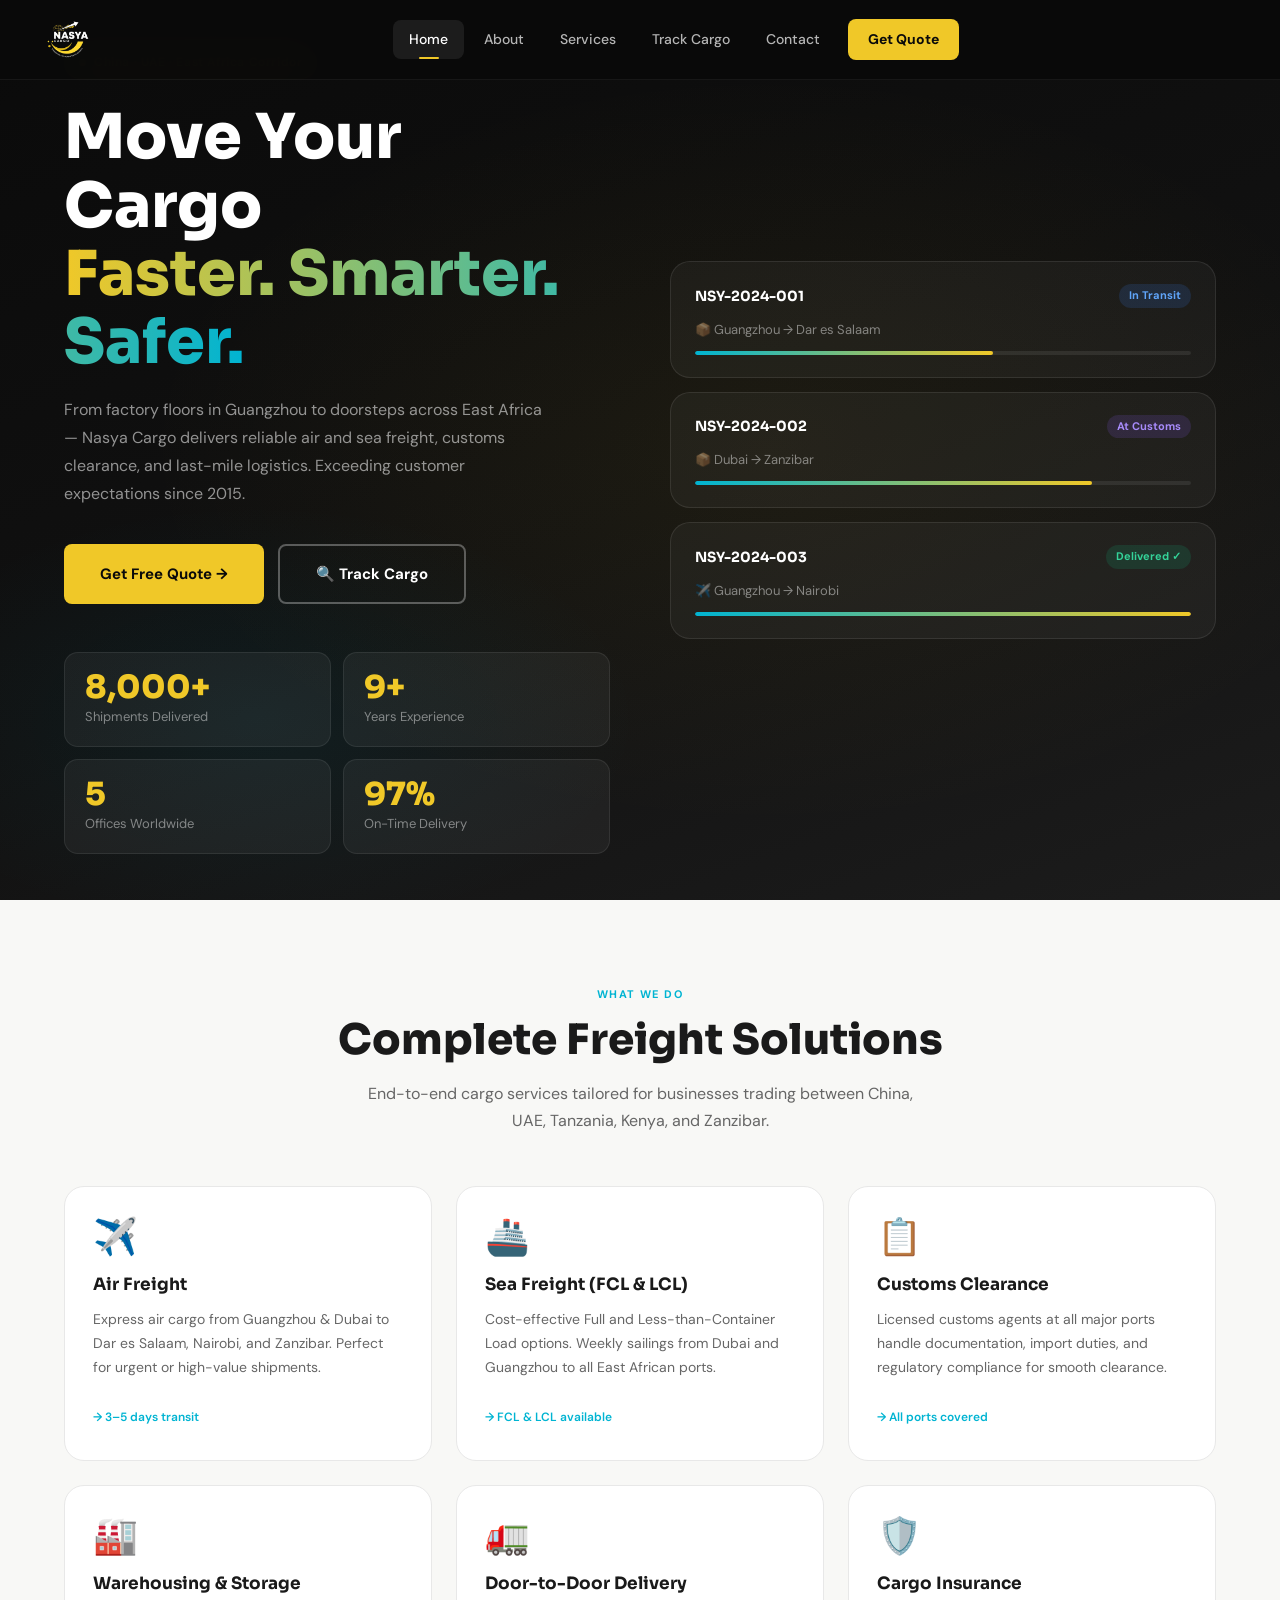
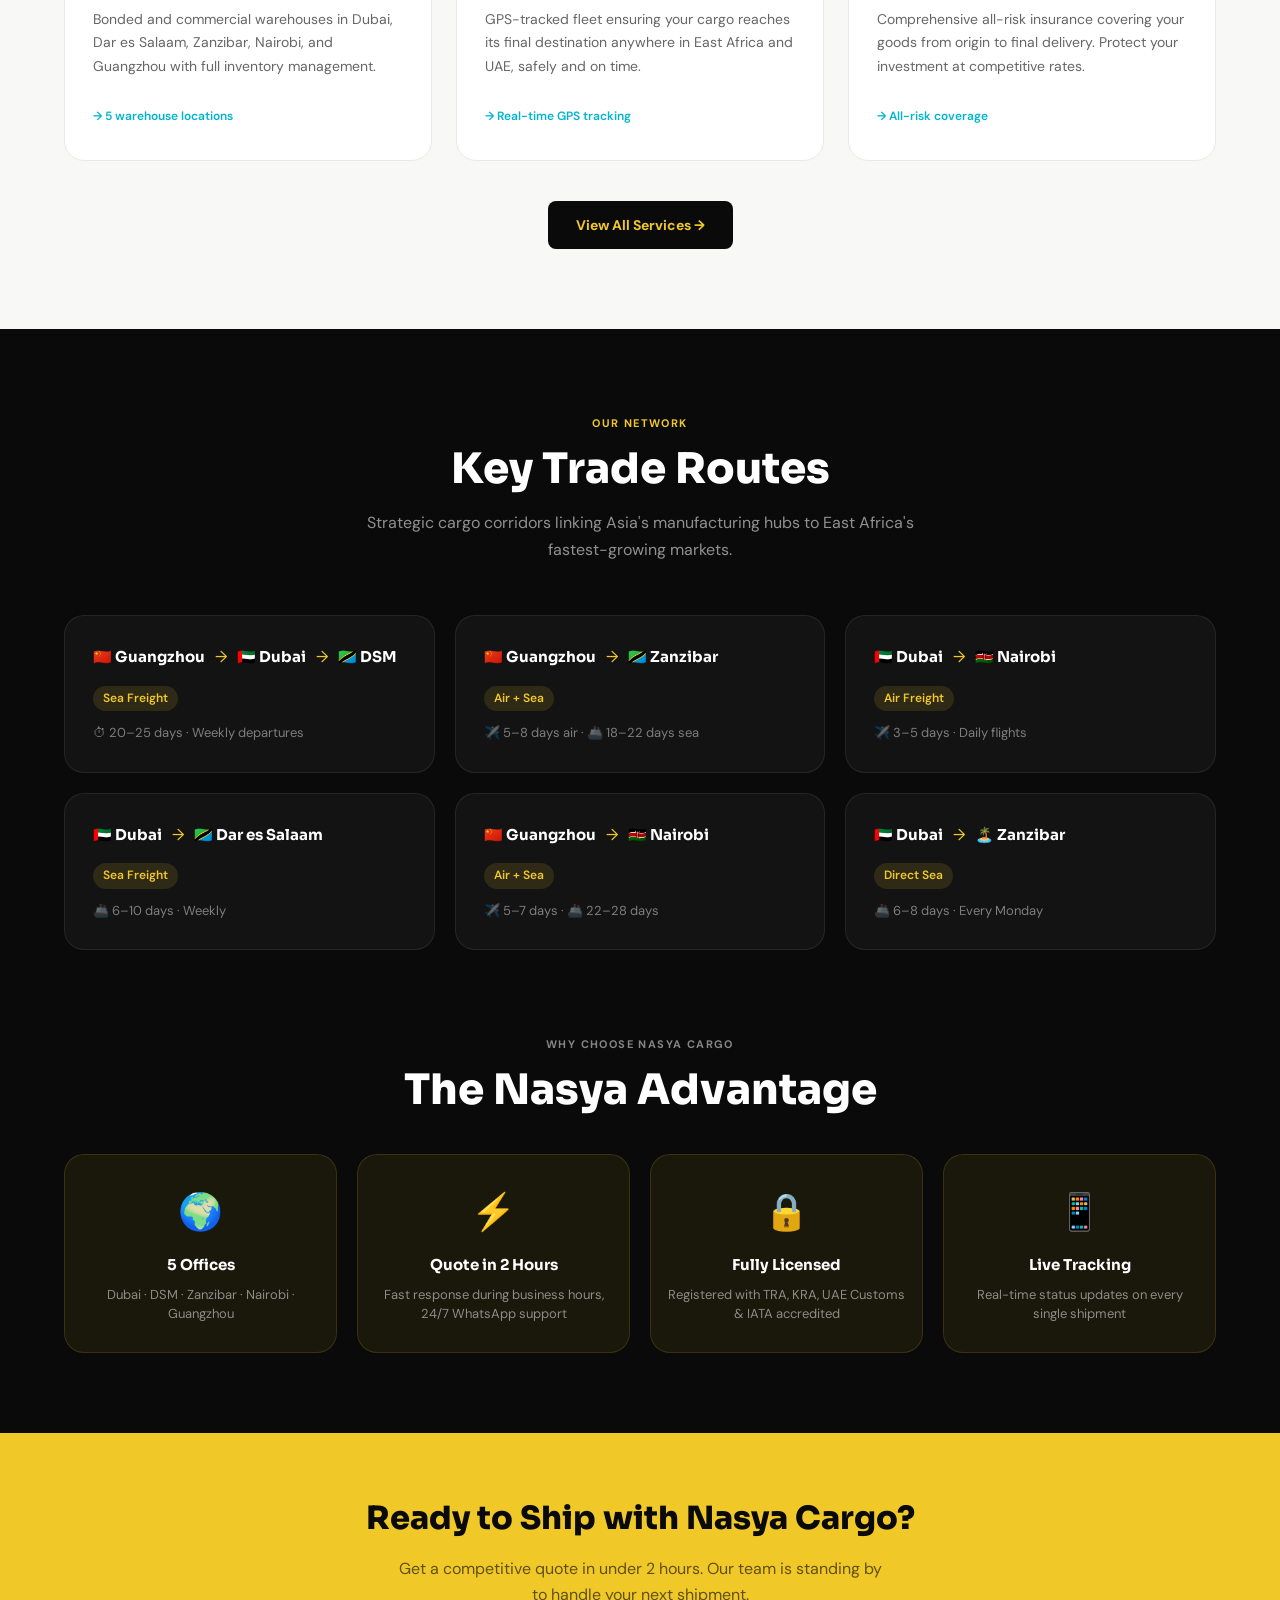
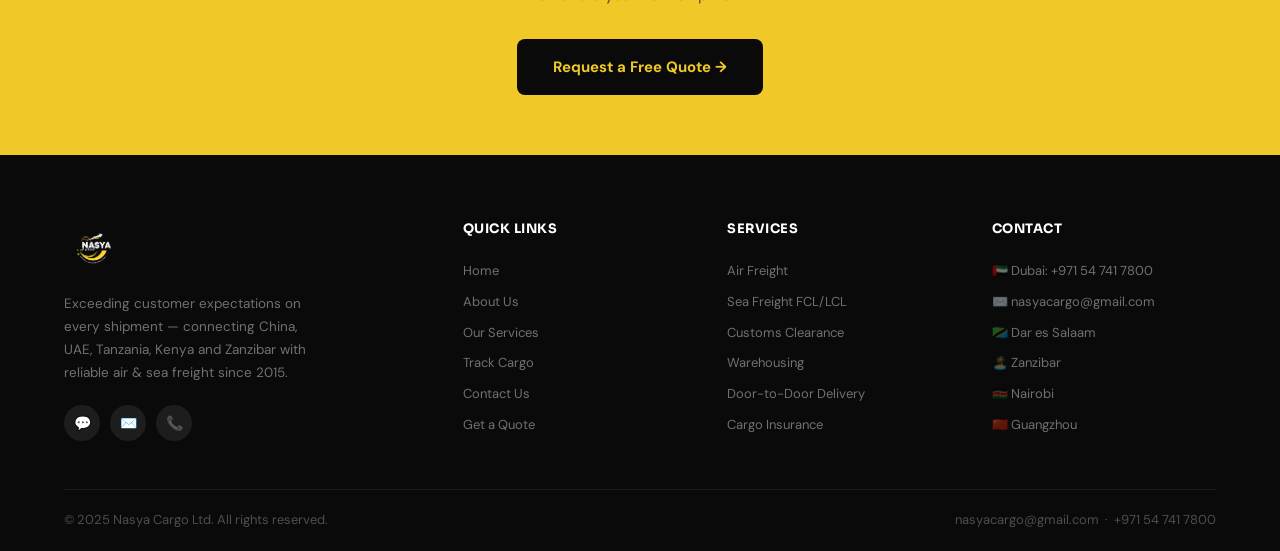
==== index.html @ bb662534 "Add files via upload" ====
<!DOCTYPE html>
<html lang="en">
<head>
  <meta charset="UTF-8">
  <meta name="viewport" content="width=device-width, initial-scale=1.0">
  <title>Home | Nasya Cargo</title>
  <meta name="description" content="Nasya Cargo — reliable air and sea freight across China, UAE and East Africa. Fast, transparent, and exceeding expectations.">
  <link rel="stylesheet" href="css/style.css">
  <link rel="preconnect" href="https://fonts.googleapis.com">
  <link rel="preconnect" href="https://fonts.gstatic.com" crossorigin>
</head>
<body>
<!-- ═══ NAVBAR ═══ -->
<nav class="navbar" id="navbar">
  <a href="index.html" class="nav-logo">
    <img src="[data-uri]" alt="Nasya Cargo">
  </a>
  <div class="nav-links">
    <a href="index.html"   class="nav-link">Home</a>
    <a href="about.html"   class="nav-link">About</a>
    <a href="services.html"class="nav-link">Services</a>
    <a href="track.html"   class="nav-link">Track Cargo</a>
    <a href="contact.html" class="nav-link">Contact</a>
    <a href="quote.html"   class="nav-cta nav-link">Get Quote</a>
  </div>
  <div class="hamburger" id="hamburger" onclick="toggleMenu()">
    <span></span><span></span><span></span>
  </div>
</nav>

<!-- Mobile Menu -->
<div class="mobile-menu" id="mobileMenu">
  <a href="index.html"    class="mobile-link">🏠 Home</a>
  <a href="about.html"    class="mobile-link">ℹ️ About Us</a>
  <a href="services.html" class="mobile-link">⚙️ Services</a>
  <a href="track.html"    class="mobile-link">🔍 Track Cargo</a>
  <a href="contact.html"  class="mobile-link">📞 Contact</a>
  <a href="quote.html"    class="mobile-link cta">📋 Get a Free Quote</a>
</div>

<!-- ═══ HERO ═══ -->
<section class="hero">
  <div class="container">
    <div class="hero-grid">
      <div class="hero-content">
        <div class="hero-badge">China · UAE · East Africa Corridor</div>
        <h1 class="hero-title">
          Move Your Cargo<br>
          <span class="accent">Faster. Smarter. Safer.</span>
        </h1>
        <p class="hero-sub">From factory floors in Guangzhou to doorsteps across East Africa — Nasya Cargo delivers reliable air and sea freight, customs clearance, and last-mile logistics. Exceeding customer expectations since 2015.</p>
        <div class="hero-actions">
          <a href="quote.html" class="btn btn-primary btn-lg">Get Free Quote →</a>
          <a href="track.html" class="btn btn-outline btn-lg">🔍 Track Cargo</a>
        </div>
        <div class="hero-stats">
          <div class="hero-stat reveal">
            <div class="hero-stat-val">8,000+</div>
            <div class="hero-stat-label">Shipments Delivered</div>
          </div>
          <div class="hero-stat reveal">
            <div class="hero-stat-val">9+</div>
            <div class="hero-stat-label">Years Experience</div>
          </div>
          <div class="hero-stat reveal">
            <div class="hero-stat-val">5</div>
            <div class="hero-stat-label">Offices Worldwide</div>
          </div>
          <div class="hero-stat reveal">
            <div class="hero-stat-val">97%</div>
            <div class="hero-stat-label">On-Time Delivery</div>
          </div>
        </div>
      </div>

      <div class="hero-visual">
        <div class="hero-card reveal">
          <div class="hero-card-top">
            <div class="hero-card-title">NSY-2024-001</div>
            <span class="hero-card-tag tag-transit">In Transit</span>
          </div>
          <div class="hero-card-route">📦 Guangzhou → Dar es Salaam</div>
          <div class="hero-card-bar-bg">
            <div class="hero-card-bar" data-width="60%" style="width:0%"></div>
          </div>
        </div>
        <div class="hero-card reveal">
          <div class="hero-card-top">
            <div class="hero-card-title">NSY-2024-002</div>
            <span class="hero-card-tag tag-customs">At Customs</span>
          </div>
          <div class="hero-card-route">📦 Dubai → Zanzibar</div>
          <div class="hero-card-bar-bg">
            <div class="hero-card-bar" data-width="80%" style="width:0%"></div>
          </div>
        </div>
        <div class="hero-card reveal">
          <div class="hero-card-top">
            <div class="hero-card-title">NSY-2024-003</div>
            <span class="hero-card-tag tag-delivered">Delivered ✓</span>
          </div>
          <div class="hero-card-route">✈️ Guangzhou → Nairobi</div>
          <div class="hero-card-bar-bg">
            <div class="hero-card-bar" data-width="100%" style="width:0%"></div>
          </div>
        </div>
      </div>
    </div>
  </div>
</section>

<!-- ═══ SERVICES ═══ -->
<section class="section section--gray">
  <div class="container">
    <div style="text-align:center;margin-bottom:52px;">
      <div class="label">What We Do</div>
      <h2 class="section-title reveal" style="text-align:center;">Complete Freight Solutions</h2>
      <p class="section-sub reveal" style="margin:0 auto;text-align:center;">End-to-end cargo services tailored for businesses trading between China, UAE, Tanzania, Kenya, and Zanzibar.</p>
    </div>
    <div class="services-grid">
      <div class="service-card reveal">
        <div class="svc-icon">✈️</div>
        <div class="svc-title">Air Freight</div>
        <div class="svc-desc">Express air cargo from Guangzhou &amp; Dubai to Dar es Salaam, Nairobi, and Zanzibar. Perfect for urgent or high-value shipments.</div>
        <div class="svc-tag">→ 3–5 days transit</div>
      </div>
      <div class="service-card reveal">
        <div class="svc-icon">🚢</div>
        <div class="svc-title">Sea Freight (FCL &amp; LCL)</div>
        <div class="svc-desc">Cost-effective Full and Less-than-Container Load options. Weekly sailings from Dubai and Guangzhou to all East African ports.</div>
        <div class="svc-tag">→ FCL &amp; LCL available</div>
      </div>
      <div class="service-card reveal">
        <div class="svc-icon">📋</div>
        <div class="svc-title">Customs Clearance</div>
        <div class="svc-desc">Licensed customs agents at all major ports handle documentation, import duties, and regulatory compliance for smooth clearance.</div>
        <div class="svc-tag">→ All ports covered</div>
      </div>
      <div class="service-card reveal">
        <div class="svc-icon">🏭</div>
        <div class="svc-title">Warehousing &amp; Storage</div>
        <div class="svc-desc">Bonded and commercial warehouses in Dubai, Dar es Salaam, Zanzibar, Nairobi, and Guangzhou with full inventory management.</div>
        <div class="svc-tag">→ 5 warehouse locations</div>
      </div>
      <div class="service-card reveal">
        <div class="svc-icon">🚛</div>
        <div class="svc-title">Door-to-Door Delivery</div>
        <div class="svc-desc">GPS-tracked fleet ensuring your cargo reaches its final destination anywhere in East Africa and UAE, safely and on time.</div>
        <div class="svc-tag">→ Real-time GPS tracking</div>
      </div>
      <div class="service-card reveal">
        <div class="svc-icon">🛡️</div>
        <div class="svc-title">Cargo Insurance</div>
        <div class="svc-desc">Comprehensive all-risk insurance covering your goods from origin to final delivery. Protect your investment at competitive rates.</div>
        <div class="svc-tag">→ All-risk coverage</div>
      </div>
    </div>
    <div style="text-align:center;margin-top:40px;">
      <a href="services.html" class="btn btn-dark">View All Services →</a>
    </div>
  </div>
</section>

<!-- ═══ ROUTES ═══ -->
<section class="section section--dark">
  <div class="container">
    <div style="text-align:center;margin-bottom:52px;">
      <div class="label label--gold">Our Network</div>
      <h2 class="section-title section-title--white reveal" style="text-align:center;">Key Trade Routes</h2>
      <p class="section-sub section-sub--white reveal" style="margin:0 auto;text-align:center;">Strategic cargo corridors linking Asia's manufacturing hubs to East Africa's fastest-growing markets.</p>
    </div>
    <div class="routes-grid">
      <div class="route-card reveal">
        <div class="route-cities">
          <span class="route-city">🇨🇳 Guangzhou</span>
          <span class="route-arrow">→</span>
          <span class="route-city">🇦🇪 Dubai</span>
          <span class="route-arrow">→</span>
          <span class="route-city">🇹🇿 DSM</span>
        </div>
        <div class="route-mode">Sea Freight</div>
        <div class="route-time">⏱ 20–25 days · Weekly departures</div>
      </div>
      <div class="route-card reveal">
        <div class="route-cities">
          <span class="route-city">🇨🇳 Guangzhou</span>
          <span class="route-arrow">→</span>
          <span class="route-city">🇹🇿 Zanzibar</span>
        </div>
        <div class="route-mode">Air + Sea</div>
        <div class="route-time">✈️ 5–8 days air · 🚢 18–22 days sea</div>
      </div>
      <div class="route-card reveal">
        <div class="route-cities">
          <span class="route-city">🇦🇪 Dubai</span>
          <span class="route-arrow">→</span>
          <span class="route-city">🇰🇪 Nairobi</span>
        </div>
        <div class="route-mode">Air Freight</div>
        <div class="route-time">✈️ 3–5 days · Daily flights</div>
      </div>
      <div class="route-card reveal">
        <div class="route-cities">
          <span class="route-city">🇦🇪 Dubai</span>
          <span class="route-arrow">→</span>
          <span class="route-city">🇹🇿 Dar es Salaam</span>
        </div>
        <div class="route-mode">Sea Freight</div>
        <div class="route-time">🚢 6–10 days · Weekly</div>
      </div>
      <div class="route-card reveal">
        <div class="route-cities">
          <span class="route-city">🇨🇳 Guangzhou</span>
          <span class="route-arrow">→</span>
          <span class="route-city">🇰🇪 Nairobi</span>
        </div>
        <div class="route-mode">Air + Sea</div>
        <div class="route-time">✈️ 5–7 days · 🚢 22–28 days</div>
      </div>
      <div class="route-card reveal">
        <div class="route-cities">
          <span class="route-city">🇦🇪 Dubai</span>
          <span class="route-arrow">→</span>
          <span class="route-city">🏝️ Zanzibar</span>
        </div>
        <div class="route-mode">Direct Sea</div>
        <div class="route-time">🚢 6–8 days · Every Monday</div>
      </div>
    </div>
  </div>
</section>

<!-- ═══ WHY US ═══ -->
<section class="section section--dark" style="padding-top:0;">
  <div class="container">
    <div style="text-align:center;margin-bottom:40px;">
      <div class="label label--white">Why Choose Nasya Cargo</div>
      <h2 class="section-title section-title--white reveal" style="text-align:center;">The Nasya Advantage</h2>
    </div>
    <div class="why-grid">
      <div class="why-card reveal">
        <div class="why-icon">🌍</div>
        <div class="why-title">5 Offices</div>
        <div class="why-desc">Dubai · DSM · Zanzibar · Nairobi · Guangzhou</div>
      </div>
      <div class="why-card reveal">
        <div class="why-icon">⚡</div>
        <div class="why-title">Quote in 2 Hours</div>
        <div class="why-desc">Fast response during business hours, 24/7 WhatsApp support</div>
      </div>
      <div class="why-card reveal">
        <div class="why-icon">🔒</div>
        <div class="why-title">Fully Licensed</div>
        <div class="why-desc">Registered with TRA, KRA, UAE Customs &amp; IATA accredited</div>
      </div>
      <div class="why-card reveal">
        <div class="why-icon">📱</div>
        <div class="why-title">Live Tracking</div>
        <div class="why-desc">Real-time status updates on every single shipment</div>
      </div>
    </div>
  </div>
</section>

<!-- ═══ CTA ═══ -->
<section class="cta-section">
  <div class="container">
    <h2 class="cta-title">Ready to Ship with Nasya Cargo?</h2>
    <p class="cta-sub">Get a competitive quote in under 2 hours. Our team is standing by to handle your next shipment.</p>
    <a href="quote.html" class="btn btn-dark btn-lg">Request a Free Quote →</a>
  </div>
</section>

<!-- ═══ FOOTER ═══ -->
<footer class="footer">
  <div class="container">
    <div class="footer-grid">
      <div>
        <div class="footer-logo">
          <img src="[data-uri]" alt="Nasya Cargo">
        </div>
        <p class="footer-desc">Exceeding customer expectations on every shipment — connecting China, UAE, Tanzania, Kenya and Zanzibar with reliable air &amp; sea freight since 2015.</p>
        <div class="footer-socials">
          <a href="https://wa.me/971547417800" target="_blank" class="social-btn" title="WhatsApp">💬</a>
          <a href="mailto:nasyacargo@gmail.com" class="social-btn" title="Email">✉️</a>
          <a href="tel:+971547417800" class="social-btn" title="Call">📞</a>
        </div>
      </div>
      <div>
        <div class="footer-col-title">Quick Links</div>
        <a href="index.html"    class="footer-link">Home</a>
        <a href="about.html"    class="footer-link">About Us</a>
        <a href="services.html" class="footer-link">Our Services</a>
        <a href="track.html"    class="footer-link">Track Cargo</a>
        <a href="contact.html"  class="footer-link">Contact Us</a>
        <a href="quote.html"    class="footer-link">Get a Quote</a>
      </div>
      <div>
        <div class="footer-col-title">Services</div>
        <span class="footer-link">Air Freight</span>
        <span class="footer-link">Sea Freight FCL/LCL</span>
        <span class="footer-link">Customs Clearance</span>
        <span class="footer-link">Warehousing</span>
        <span class="footer-link">Door-to-Door Delivery</span>
        <span class="footer-link">Cargo Insurance</span>
      </div>
      <div>
        <div class="footer-col-title">Contact</div>
        <span class="footer-link">🇦🇪 Dubai: +971 54 741 7800</span>
        <span class="footer-link">✉️ nasyacargo@gmail.com</span>
        <span class="footer-link">🇹🇿 Dar es Salaam</span>
        <span class="footer-link">🏝️ Zanzibar</span>
        <span class="footer-link">🇰🇪 Nairobi</span>
        <span class="footer-link">🇨🇳 Guangzhou</span>
      </div>
    </div>
    <div class="footer-bottom">
      <span>© 2025 Nasya Cargo Ltd. All rights reserved.</span>
      <span>nasyacargo@gmail.com &nbsp;·&nbsp; +971 54 741 7800</span>
    </div>
  </div>
</footer>

<!-- Notification Toast -->
<div id="notif" class="notif"></div>

<!-- Scripts -->
<script src="js/script.js"></script>

</body>
</html>
---- css/style.css ----
/* ================================================================
   NASYA CARGO — style.css
   Brand: Gold #F0C828 | Black #0A0A0A | Teal #00B4D2
   Fonts: Sora (headings) + DM Sans (body) via Google Fonts
   ================================================================ */

/* ── GOOGLE FONTS ─────────────────────────────────────────────── */
@import url('https://fonts.googleapis.com/css2?family=Sora:wght@400;600;700;800&family=DM+Sans:wght@400;500;600&display=swap');

/* ── CSS VARIABLES ────────────────────────────────────────────── */
:root {
  --gold:        #F0C828;
  --gold-dark:   #C8A000;
  --gold-light:  #FDF3C0;
  --black:       #0A0A0A;
  --dark:        #111111;
  --dark2:       #1C1C1C;
  --teal:        #00B4D2;
  --teal-dark:   #0096B4;
  --white:       #FFFFFF;
  --off-white:   #F8F8F6;
  --gray-100:    #F5F5F5;
  --gray-200:    #E8E8E8;
  --gray-400:    #AAAAAA;
  --gray-600:    #666666;
  --text:        #1A1A1A;

  --font-head: 'Sora', sans-serif;
  --font-body: 'DM Sans', sans-serif;

  --radius-sm:  8px;
  --radius-md:  14px;
  --radius-lg:  20px;
  --radius-xl:  28px;

  --shadow-sm:  0 2px 8px rgba(0,0,0,0.07);
  --shadow-md:  0 4px 20px rgba(0,0,0,0.10);
  --shadow-lg:  0 8px 40px rgba(0,0,0,0.14);
  --shadow-xl:  0 16px 60px rgba(0,0,0,0.18);

  --nav-h: 80px;
  --max-w: 1200px;
  --section-py: 80px;
}

/* ── RESET ────────────────────────────────────────────────────── */
*, *::before, *::after { box-sizing: border-box; margin: 0; padding: 0; }
html { scroll-behavior: smooth; }
body {
  font-family: var(--font-body);
  color: var(--text);
  background: var(--white);
  line-height: 1.6;
  overflow-x: hidden;
}
img { max-width: 100%; display: block; }
a { text-decoration: none; color: inherit; }
ul { list-style: none; }
button { cursor: pointer; border: none; background: none; font-family: inherit; }

/* ── UTILS ────────────────────────────────────────────────────── */
.container { max-width: var(--max-w); margin: 0 auto; padding: 0 24px; }
.section    { padding: var(--section-py) 0; }
.section--dark  { background: var(--black); color: var(--white); }
.section--gray  { background: var(--off-white); }
.section--teal  { background: var(--teal); }
.section--gold  { background: var(--gold); }

.label {
  display: inline-block;
  font-size: 11px;
  font-weight: 700;
  letter-spacing: 1.4px;
  text-transform: uppercase;
  color: var(--teal);
  margin-bottom: 12px;
}
.label--gold { color: var(--gold); }
.label--white { color: rgba(255,255,255,0.5); }

.section-title {
  font-family: var(--font-head);
  font-size: clamp(28px, 4vw, 42px);
  font-weight: 800;
  line-height: 1.15;
  margin-bottom: 16px;
  color: var(--text);
}
.section-title--white { color: var(--white); }
.section-title--gold  { color: var(--gold); }

.section-sub {
  font-size: 16px;
  color: var(--gray-600);
  max-width: 580px;
  line-height: 1.7;
}
.section-sub--white { color: rgba(255,255,255,0.55); }

/* ── BUTTONS ──────────────────────────────────────────────────── */
.btn {
  display: inline-flex;
  align-items: center;
  gap: 8px;
  padding: 13px 28px;
  border-radius: var(--radius-sm);
  font-size: 14px;
  font-weight: 700;
  font-family: var(--font-body);
  transition: all 0.22s ease;
  white-space: nowrap;
}
.btn-primary {
  background: var(--gold);
  color: var(--black);
}
.btn-primary:hover {
  background: var(--gold-dark);
  transform: translateY(-2px);
  box-shadow: 0 6px 20px rgba(240,200,40,0.35);
}
.btn-outline {
  background: transparent;
  color: var(--white);
  border: 2px solid rgba(255,255,255,0.3);
}
.btn-outline:hover {
  border-color: var(--gold);
  color: var(--gold);
}
.btn-dark {
  background: var(--black);
  color: var(--gold);
}
.btn-dark:hover {
  background: var(--dark2);
  transform: translateY(-2px);
}
.btn-teal {
  background: var(--teal);
  color: var(--white);
}
.btn-teal:hover {
  background: var(--teal-dark);
  transform: translateY(-2px);
}
.btn-lg { padding: 16px 36px; font-size: 15px; }
.btn-sm { padding: 9px 18px; font-size: 13px; }

/* ── NAVBAR ───────────────────────────────────────────────────── */
.navbar {
  position: fixed;
  top: 0; left: 0; right: 0;
  height: var(--nav-h);
  display: flex;
  align-items: center;
  padding: 0 32px;
  background: rgba(10,10,10,0.96);
  backdrop-filter: blur(16px);
  border-bottom: 1px solid rgba(255,255,255,0.06);
  z-index: 1000;
  transition: background 0.3s;
}
.navbar.scrolled {
  background: rgba(10,10,10,0.99);
  box-shadow: 0 4px 24px rgba(0,0,0,0.3);
}
.nav-logo {
  display: flex;
  align-items: center;
  flex-shrink: 0;
  text-decoration: none;
}
.nav-logo img {
  height: 72px;
  width: auto;
}
.nav-links {
  display: flex;
  align-items: center;
  gap: 4px;
  margin: 0 auto;
}
.nav-link {
  padding: 8px 16px;
  border-radius: var(--radius-sm);
  font-size: 14px;
  font-weight: 500;
  color: rgba(255,255,255,0.7);
  transition: all 0.2s;
  position: relative;
}
.nav-link:hover,
.nav-link.active {
  color: var(--white);
  background: rgba(255,255,255,0.08);
}
.nav-link.active::after {
  content: '';
  position: absolute;
  bottom: 0; left: 50%;
  transform: translateX(-50%);
  width: 20px; height: 2px;
  background: var(--gold);
  border-radius: 2px;
}
.nav-cta {
  margin-left: 8px;
  background: var(--gold);
  color: var(--black) !important;
  font-weight: 700;
  padding: 9px 20px;
  border-radius: var(--radius-sm);
}
.nav-cta:hover {
  background: var(--gold-dark) !important;
  transform: translateY(-1px);
}
.hamburger {
  display: none;
  flex-direction: column;
  gap: 5px;
  padding: 4px;
  cursor: pointer;
  z-index: 10;
  position: relative;
}
.hamburger span {
  display: block;
  width: 24px;
  height: 2px;
  background: var(--white);
  border-radius: 2px;
  transition: all 0.3s;
}
.hamburger.open span:nth-child(1) { transform: translateY(7px) rotate(45deg); }
.hamburger.open span:nth-child(2) { opacity: 0; }
.hamburger.open span:nth-child(3) { transform: translateY(-7px) rotate(-45deg); }

/* ── MOBILE MENU ──────────────────────────────────────────────── */
.mobile-menu {
  display: none;
  position: fixed;
  top: var(--nav-h);
  left: 0; right: 0;
  background: var(--dark);
  padding: 16px;
  z-index: 999;
  border-bottom: 1px solid rgba(255,255,255,0.08);
  flex-direction: column;
  gap: 4px;
}
.mobile-menu.open { display: flex; }
.mobile-link {
  display: block;
  padding: 12px 16px;
  color: rgba(255,255,255,0.75);
  font-size: 15px;
  font-weight: 500;
  border-radius: var(--radius-sm);
  transition: all 0.2s;
  cursor: pointer;
}
.mobile-link:hover,
.mobile-link.active {
  background: rgba(255,255,255,0.07);
  color: var(--white);
}
.mobile-link.cta {
  background: var(--gold);
  color: var(--black);
  font-weight: 700;
  text-align: center;
  margin-top: 8px;
}

/* ── PAGE OFFSET ──────────────────────────────────────────────── */
.page-top { padding-top: var(--nav-h); }

/* ── HERO ─────────────────────────────────────────────────────── */
.hero {
  min-height: 100vh;
  background: linear-gradient(160deg, #0A0A0A 0%, #111 55%, #1c1c1c 100%);
  display: flex;
  align-items: center;
  position: relative;
  overflow: hidden;
}
.hero::before {
  content: '';
  position: absolute;
  inset: 0;
  background: radial-gradient(ellipse 70% 60% at 60% 50%, rgba(240,200,40,0.06) 0%, transparent 70%),
              radial-gradient(ellipse 50% 40% at 20% 80%, rgba(0,180,210,0.07) 0%, transparent 60%);
}
.hero-grid {
  display: grid;
  grid-template-columns: 1fr 1fr;
  gap: 60px;
  align-items: center;
  position: relative;
  z-index: 1;
}
.hero-badge {
  display: inline-flex;
  align-items: center;
  gap: 8px;
  background: rgba(240,200,40,0.12);
  border: 1px solid rgba(240,200,40,0.25);
  color: var(--gold);
  font-size: 12px;
  font-weight: 600;
  letter-spacing: 0.6px;
  padding: 6px 14px;
  border-radius: 40px;
  margin-bottom: 24px;
}
.hero-badge::before {
  content: '';
  width: 7px; height: 7px;
  background: var(--gold);
  border-radius: 50%;
  animation: pulse 2s infinite;
}
@keyframes pulse {
  0%,100% { opacity: 1; }
  50% { opacity: 0.4; }
}
.hero-title {
  font-family: var(--font-head);
  font-size: clamp(36px, 5.5vw, 62px);
  font-weight: 800;
  line-height: 1.1;
  color: var(--white);
  margin-bottom: 20px;
}
.hero-title .accent {
  background: linear-gradient(90deg, var(--gold), var(--teal));
  -webkit-background-clip: text;
  -webkit-text-fill-color: transparent;
  background-clip: text;
}
.hero-sub {
  font-size: 16px;
  color: rgba(255,255,255,0.55);
  max-width: 480px;
  line-height: 1.75;
  margin-bottom: 36px;
}
.hero-actions { display: flex; gap: 14px; flex-wrap: wrap; }

.hero-stats {
  display: grid;
  grid-template-columns: repeat(2,1fr);
  gap: 12px;
  margin-top: 48px;
}
.hero-stat {
  background: rgba(255,255,255,0.05);
  border: 1px solid rgba(255,255,255,0.08);
  border-radius: var(--radius-md);
  padding: 18px 20px;
}
.hero-stat-val {
  font-family: var(--font-head);
  font-size: 32px;
  font-weight: 800;
  color: var(--gold);
  line-height: 1;
  margin-bottom: 4px;
}
.hero-stat-label {
  font-size: 13px;
  color: rgba(255,255,255,0.45);
}

/* Hero Right Visual */
.hero-visual {
  display: flex;
  flex-direction: column;
  gap: 14px;
  position: relative;
}
.hero-card {
  background: rgba(255,255,255,0.04);
  border: 1px solid rgba(255,255,255,0.09);
  border-radius: var(--radius-lg);
  padding: 22px 24px;
  transition: transform 0.3s;
}
.hero-card:hover { transform: translateX(-6px); }
.hero-card-top {
  display: flex;
  align-items: center;
  justify-content: space-between;
  margin-bottom: 12px;
}
.hero-card-title {
  font-family: var(--font-head);
  font-size: 14px;
  font-weight: 700;
  color: var(--white);
}
.hero-card-tag {
  font-size: 11px;
  font-weight: 700;
  padding: 3px 10px;
  border-radius: 20px;
}
.tag-transit  { background: rgba(59,130,246,0.15); color: #60a5fa; }
.tag-customs  { background: rgba(139,92,246,0.15); color: #a78bfa; }
.tag-delivered { background: rgba(16,185,129,0.15); color: #34d399; }
.hero-card-route {
  font-size: 13px;
  color: rgba(255,255,255,0.45);
  margin-bottom: 10px;
}
.hero-card-bar-bg {
  height: 4px;
  background: rgba(255,255,255,0.08);
  border-radius: 4px;
  overflow: hidden;
}
.hero-card-bar {
  height: 100%;
  background: linear-gradient(90deg, var(--teal), var(--gold));
  border-radius: 4px;
  transition: width 1s ease;
}

/* ── SERVICES GRID ────────────────────────────────────────────── */
.services-grid {
  display: grid;
  grid-template-columns: repeat(3, 1fr);
  gap: 24px;
}
.service-card {
  background: var(--white);
  border: 1px solid var(--gray-200);
  border-radius: var(--radius-lg);
  padding: 32px 28px;
  transition: all 0.28s ease;
  position: relative;
  overflow: hidden;
}
.service-card::before {
  content: '';
  position: absolute;
  top: 0; left: 0; right: 0;
  height: 3px;
  background: linear-gradient(90deg, var(--teal), var(--gold));
  transform: scaleX(0);
  transform-origin: left;
  transition: transform 0.3s;
}
.service-card:hover::before { transform: scaleX(1); }
.service-card:hover {
  transform: translateY(-6px);
  box-shadow: var(--shadow-lg);
  border-color: rgba(240,200,40,0.2);
}
.svc-icon {
  font-size: 36px;
  margin-bottom: 16px;
  line-height: 1;
}
.svc-title {
  font-family: var(--font-head);
  font-size: 17px;
  font-weight: 700;
  color: var(--text);
  margin-bottom: 10px;
}
.svc-desc {
  font-size: 14px;
  color: var(--gray-600);
  line-height: 1.7;
  margin-bottom: 14px;
}
.svc-list {
  font-size: 13px;
  color: var(--gray-600);
  padding-left: 0;
  display: flex;
  flex-direction: column;
  gap: 5px;
}
.svc-list li {
  padding-left: 16px;
  position: relative;
}
.svc-list li::before {
  content: '→';
  position: absolute;
  left: 0;
  color: var(--teal);
  font-size: 11px;
}
.svc-tag {
  display: inline-block;
  font-size: 12px;
  font-weight: 600;
  color: var(--teal);
  margin-top: 14px;
}

/* ── STATS GRID ───────────────────────────────────────────────── */
.stats-grid {
  display: grid;
  grid-template-columns: repeat(4,1fr);
  gap: 20px;
}
.stat-card {
  background: rgba(255,255,255,0.05);
  border: 1px solid rgba(255,255,255,0.1);
  border-radius: var(--radius-md);
  padding: 28px 20px;
  text-align: center;
  transition: all 0.25s;
}
.stat-card:hover {
  background: rgba(255,255,255,0.08);
  transform: translateY(-4px);
}
.stat-val {
  font-family: var(--font-head);
  font-size: 40px;
  font-weight: 800;
  color: var(--gold);
  margin-bottom: 6px;
}
.stat-label {
  font-size: 13px;
  color: rgba(255,255,255,0.45);
  font-weight: 500;
}

/* ── ROUTES SECTION ───────────────────────────────────────────── */
.routes-grid {
  display: grid;
  grid-template-columns: repeat(3,1fr);
  gap: 20px;
}
.route-card {
  background: rgba(255,255,255,0.04);
  border: 1px solid rgba(255,255,255,0.08);
  border-radius: var(--radius-lg);
  padding: 28px;
  transition: all 0.25s;
}
.route-card:hover {
  background: rgba(255,255,255,0.07);
  border-color: rgba(240,200,40,0.2);
  transform: translateY(-4px);
}
.route-cities {
  display: flex;
  align-items: center;
  gap: 10px;
  margin-bottom: 14px;
  flex-wrap: wrap;
}
.route-city {
  font-family: var(--font-head);
  font-size: 15px;
  font-weight: 700;
  color: var(--white);
}
.route-arrow {
  color: var(--gold);
  font-size: 16px;
}
.route-mode {
  font-size: 12px;
  font-weight: 600;
  padding: 3px 10px;
  border-radius: 20px;
  background: rgba(240,200,40,0.12);
  color: var(--gold);
  margin-bottom: 12px;
  display: inline-block;
}
.route-time {
  font-size: 13px;
  color: rgba(255,255,255,0.45);
}

/* ── TRACK PAGE ───────────────────────────────────────────────── */
.track-box {
  background: rgba(255,255,255,0.04);
  border: 1px solid rgba(255,255,255,0.1);
  border-radius: var(--radius-xl);
  padding: 48px;
  max-width: 680px;
  margin: 0 auto;
}
.track-input-wrap {
  display: flex;
  gap: 0;
  border-radius: var(--radius-sm);
  overflow: hidden;
  border: 2px solid rgba(255,255,255,0.15);
  transition: border-color 0.2s;
}
.track-input-wrap:focus-within { border-color: var(--gold); }
.track-input {
  flex: 1;
  padding: 16px 20px;
  background: transparent;
  color: var(--white);
  font-size: 15px;
  font-family: var(--font-body);
  border: none;
  outline: none;
}
.track-input::placeholder { color: rgba(255,255,255,0.3); }
.track-btn {
  padding: 16px 28px;
  background: var(--gold);
  color: var(--black);
  font-weight: 700;
  font-size: 14px;
  font-family: var(--font-body);
  border: none;
  cursor: pointer;
  transition: background 0.2s;
  white-space: nowrap;
}
.track-btn:hover { background: var(--gold-dark); }

.track-result {
  margin-top: 24px;
  border-radius: var(--radius-md);
  overflow: hidden;
}
.track-result-inner {
  background: rgba(255,255,255,0.05);
  border: 1px solid rgba(255,255,255,0.1);
  border-radius: var(--radius-md);
  padding: 24px;
  animation: fadeIn 0.4s ease;
}
@keyframes fadeIn {
  from { opacity:0; transform:translateY(8px); }
  to   { opacity:1; transform:translateY(0); }
}
.track-result-header {
  display: flex;
  justify-content: space-between;
  align-items: flex-start;
  margin-bottom: 20px;
  flex-wrap: wrap;
  gap: 10px;
}
.track-id {
  font-family: var(--font-head);
  font-size: 18px;
  font-weight: 800;
  color: var(--white);
}
.track-status-badge {
  padding: 5px 14px;
  border-radius: 20px;
  font-size: 12px;
  font-weight: 700;
}
.status-pending   { background: rgba(245,158,11,0.2); color: #fbbf24; }
.status-transit   { background: rgba(59,130,246,0.2); color: #60a5fa; }
.status-customs   { background: rgba(139,92,246,0.2); color: #a78bfa; }
.status-delivered { background: rgba(16,185,129,0.2); color: #34d399; }

.track-grid {
  display: grid;
  grid-template-columns: repeat(2,1fr);
  gap: 14px;
  margin-bottom: 20px;
}
.track-field label {
  font-size: 11px;
  font-weight: 700;
  letter-spacing: 0.8px;
  text-transform: uppercase;
  color: rgba(255,255,255,0.35);
  margin-bottom: 4px;
  display: block;
}
.track-field span {
  font-size: 14px;
  color: var(--white);
  font-weight: 500;
}

/* Status Steps */
.track-steps {
  display: flex;
  gap: 0;
  position: relative;
  padding: 20px 0 8px;
}
.track-step {
  flex: 1;
  text-align: center;
  position: relative;
}
.track-step::before {
  content: '';
  position: absolute;
  top: 16px;
  left: 50%; right: -50%;
  height: 2px;
  background: rgba(255,255,255,0.1);
  z-index: 0;
}
.track-step:last-child::before { display: none; }
.track-step.done::before { background: var(--teal); }
.step-dot {
  width: 32px; height: 32px;
  border-radius: 50%;
  background: rgba(255,255,255,0.1);
  border: 2px solid rgba(255,255,255,0.15);
  display: flex;
  align-items: center;
  justify-content: center;
  margin: 0 auto 10px;
  position: relative;
  z-index: 1;
  font-size: 14px;
  transition: all 0.3s;
}
.track-step.done .step-dot {
  background: var(--teal);
  border-color: var(--teal);
}
.track-step.active .step-dot {
  background: var(--gold);
  border-color: var(--gold);
  box-shadow: 0 0 0 4px rgba(240,200,40,0.2);
}
.step-label {
  font-size: 11px;
  color: rgba(255,255,255,0.35);
  font-weight: 600;
}
.track-step.done .step-label,
.track-step.active .step-label {
  color: rgba(255,255,255,0.8);
}
.track-error {
  text-align: center;
  padding: 24px;
  color: rgba(255,255,255,0.5);
  font-size: 14px;
  background: rgba(239,68,68,0.08);
  border: 1px solid rgba(239,68,68,0.15);
  border-radius: var(--radius-md);
}

/* Status Legend */
.status-legend {
  display: grid;
  grid-template-columns: repeat(4,1fr);
  gap: 16px;
  margin-top: 48px;
}
.status-card {
  background: var(--white);
  border: 1px solid var(--gray-200);
  border-radius: var(--radius-md);
  padding: 20px;
  text-align: center;
  box-shadow: var(--shadow-sm);
}
.status-icon {
  font-size: 28px;
  margin-bottom: 10px;
}
.status-name {
  font-weight: 700;
  font-size: 13px;
  padding: 3px 10px;
  border-radius: 20px;
  display: inline-block;
  margin-bottom: 10px;
}
.status-desc {
  font-size: 12.5px;
  color: var(--gray-600);
  line-height: 1.6;
}

/* ── QUOTE / CONTACT FORM ─────────────────────────────────────── */
.form-card {
  background: var(--white);
  border: 1px solid var(--gray-200);
  border-radius: var(--radius-xl);
  padding: 40px;
  box-shadow: var(--shadow-md);
}
.form-title {
  font-family: var(--font-head);
  font-size: 20px;
  font-weight: 800;
  margin-bottom: 28px;
  color: var(--text);
}
.form-row {
  display: grid;
  grid-template-columns: 1fr 1fr;
  gap: 16px;
  margin-bottom: 16px;
}
.form-group { display: flex; flex-direction: column; gap: 6px; margin-bottom: 16px; }
.form-group label {
  font-size: 13px;
  font-weight: 600;
  color: var(--gray-600);
  letter-spacing: 0.3px;
}
.form-control {
  padding: 12px 16px;
  border: 1.5px solid var(--gray-200);
  border-radius: var(--radius-sm);
  font-size: 14px;
  font-family: var(--font-body);
  color: var(--text);
  background: var(--off-white);
  transition: border-color 0.2s, box-shadow 0.2s;
  width: 100%;
}
.form-control:focus {
  outline: none;
  border-color: var(--gold);
  box-shadow: 0 0 0 3px rgba(240,200,40,0.12);
  background: var(--white);
}
textarea.form-control { resize: vertical; min-height: 100px; }
select.form-control { appearance: none; cursor: pointer; }
.btn-submit {
  width: 100%;
  padding: 15px;
  background: var(--black);
  color: var(--gold);
  font-size: 15px;
  font-weight: 700;
  font-family: var(--font-body);
  border-radius: var(--radius-sm);
  border: none;
  cursor: pointer;
  transition: all 0.22s;
  margin-top: 4px;
}
.btn-submit:hover {
  background: var(--dark2);
  transform: translateY(-2px);
  box-shadow: 0 6px 20px rgba(0,0,0,0.18);
}
.form-success {
  display: none;
  padding: 16px;
  background: rgba(16,185,129,0.1);
  border: 1px solid rgba(16,185,129,0.2);
  border-radius: var(--radius-sm);
  color: #065f46;
  font-size: 14px;
  font-weight: 600;
  margin-top: 16px;
  text-align: center;
}
.form-success.show { display: block; }

/* ── INFO SIDEBAR ─────────────────────────────────────────────── */
.info-sidebar { display: flex; flex-direction: column; gap: 16px; }
.info-badge {
  display: flex;
  align-items: flex-start;
  gap: 14px;
  padding: 16px 18px;
  background: var(--white);
  border: 1px solid var(--gray-200);
  border-radius: var(--radius-md);
  box-shadow: var(--shadow-sm);
  transition: all 0.22s;
}
.info-badge:hover {
  border-color: rgba(240,200,40,0.3);
  transform: translateX(4px);
  box-shadow: var(--shadow-md);
}
.info-badge-icon { font-size: 24px; flex-shrink: 0; }
.info-badge-title { font-weight: 700; font-size: 14px; margin-bottom: 3px; }
.info-badge-sub   { font-size: 12.5px; color: var(--gray-600); line-height: 1.5; }

/* ── OFFICE CARDS ─────────────────────────────────────────────── */
.office-card {
  background: var(--white);
  border: 1px solid var(--gray-200);
  border-radius: var(--radius-md);
  padding: 20px;
  box-shadow: var(--shadow-sm);
  transition: all 0.22s;
}
.office-card:hover {
  border-color: rgba(240,200,40,0.3);
  box-shadow: var(--shadow-md);
  transform: translateY(-3px);
}
.office-header {
  display: flex;
  align-items: center;
  gap: 10px;
  margin-bottom: 12px;
}
.office-flag { font-size: 26px; }
.office-name { font-weight: 700; font-size: 15px; }
.office-badge {
  font-size: 11px;
  font-weight: 700;
  padding: 2px 9px;
  border-radius: 20px;
  margin-left: auto;
}
.badge-hq    { background: rgba(240,200,40,0.15); color: #8B7000; }
.badge-reg   { background: rgba(59,130,246,0.1);  color: #1e40af; }
.badge-br    { background: rgba(16,185,129,0.1);  color: #065f46; }
.badge-src   { background: rgba(139,92,246,0.1);  color: #6d28d9; }
.office-detail {
  font-size: 13px;
  color: var(--gray-600);
  line-height: 1.9;
}
.office-detail strong { color: var(--text); }

/* ── FAQ ──────────────────────────────────────────────────────── */
.faq-item {
  border: 1px solid var(--gray-200);
  border-radius: var(--radius-md);
  overflow: hidden;
  margin-bottom: 12px;
}
.faq-q {
  padding: 18px 22px;
  font-weight: 700;
  font-size: 14.5px;
  cursor: pointer;
  display: flex;
  justify-content: space-between;
  align-items: center;
  background: var(--off-white);
  transition: background 0.2s;
  user-select: none;
}
.faq-q:hover { background: var(--gray-100); }
.faq-q .faq-icon {
  font-size: 18px;
  transition: transform 0.3s;
  color: var(--teal);
  flex-shrink: 0;
}
.faq-item.open .faq-q { background: var(--black); color: var(--white); }
.faq-item.open .faq-q .faq-icon { transform: rotate(45deg); color: var(--gold); }
.faq-a {
  max-height: 0;
  overflow: hidden;
  transition: max-height 0.35s ease, padding 0.25s;
  padding: 0 22px;
  font-size: 14px;
  color: var(--gray-600);
  line-height: 1.7;
  background: var(--white);
}
.faq-item.open .faq-a { max-height: 200px; padding: 16px 22px; }

/* ── WHY US GRID ──────────────────────────────────────────────── */
.why-grid {
  display: grid;
  grid-template-columns: repeat(4,1fr);
  gap: 20px;
}
.why-card {
  text-align: center;
  padding: 28px 16px;
  background: rgba(240,200,40,0.07);
  border: 1px solid rgba(240,200,40,0.15);
  border-radius: var(--radius-lg);
  transition: all 0.25s;
}
.why-card:hover {
  background: rgba(240,200,40,0.12);
  transform: translateY(-4px);
}
.why-icon { font-size: 36px; margin-bottom: 12px; }
.why-title {
  font-family: var(--font-head);
  font-size: 15px;
  font-weight: 700;
  color: var(--white);
  margin-bottom: 8px;
}
.why-desc { font-size: 13px; color: rgba(255,255,255,0.5); line-height: 1.5; }

/* ── ABOUT FEATURES ───────────────────────────────────────────── */
.about-features { display: flex; flex-direction: column; gap: 14px; }
.about-feature {
  display: flex;
  align-items: flex-start;
  gap: 14px;
  padding: 16px 18px;
  background: var(--off-white);
  border-radius: var(--radius-md);
  border: 1px solid var(--gray-200);
  transition: all 0.2s;
}
.about-feature:hover {
  border-color: rgba(0,180,210,0.25);
  background: white;
  transform: translateX(4px);
}
.af-icon { font-size: 22px; flex-shrink: 0; }
.af-text { display: flex; flex-direction: column; gap: 3px; }
.af-text strong { font-size: 14px; font-weight: 700; }
.af-text span   { font-size: 13px; color: var(--gray-600); line-height: 1.5; }

/* ── MVP SECTION ──────────────────────────────────────────────── */
.mvp-grid {
  display: grid;
  grid-template-columns: repeat(3,1fr);
  gap: 24px;
}
.mvp-card {
  padding: 32px 28px;
  background: var(--off-white);
  border-radius: var(--radius-lg);
  border-top: 4px solid var(--teal);
  transition: all 0.25s;
}
.mvp-card:hover {
  transform: translateY(-5px);
  box-shadow: var(--shadow-lg);
  border-top-color: var(--gold);
}
.mvp-icon  { font-size: 32px; margin-bottom: 14px; }
.mvp-title {
  font-family: var(--font-head);
  font-size: 18px;
  font-weight: 700;
  margin-bottom: 12px;
}
.mvp-text  { font-size: 14px; color: var(--gray-600); line-height: 1.7; }
.mvp-list  {
  margin-top: 12px;
  padding-left: 16px;
  font-size: 13.5px;
  color: var(--gray-600);
  line-height: 2;
}

/* ── CERTIFICATIONS ───────────────────────────────────────────── */
.cert-grid {
  display: flex;
  gap: 16px;
  justify-content: center;
  flex-wrap: wrap;
}
.cert-badge {
  background: rgba(240,200,40,0.1);
  border: 1px solid rgba(240,200,40,0.2);
  border-radius: var(--radius-md);
  padding: 14px 24px;
  text-align: center;
  transition: all 0.22s;
}
.cert-badge:hover {
  background: rgba(240,200,40,0.18);
  transform: translateY(-3px);
}
.cert-name { font-weight: 700; color: var(--white); font-size: 14px; }
.cert-sub  { font-size: 11.5px; color: rgba(255,255,255,0.45); margin-top: 4px; }

/* ── CTA SECTION ──────────────────────────────────────────────── */
.cta-section {
  background: var(--gold);
  padding: 60px 0;
  text-align: center;
}
.cta-title {
  font-family: var(--font-head);
  font-size: 32px;
  font-weight: 800;
  color: var(--black);
  margin-bottom: 12px;
}
.cta-sub {
  font-size: 16px;
  color: rgba(0,0,0,0.6);
  margin-bottom: 32px;
  max-width: 500px;
  margin-left: auto;
  margin-right: auto;
}

/* ── FOOTER ───────────────────────────────────────────────────── */
.footer {
  background: var(--black);
  padding: 64px 0 0;
  color: var(--white);
}
.footer-grid {
  display: grid;
  grid-template-columns: 1.6fr 1fr 1fr 1fr;
  gap: 40px;
  margin-bottom: 48px;
}
.footer-logo img { height: 60px; margin-bottom: 14px; }
.footer-desc {
  font-size: 13.5px;
  color: rgba(255,255,255,0.42);
  line-height: 1.7;
  max-width: 260px;
  margin-bottom: 20px;
}
.footer-socials { display: flex; gap: 10px; }
.social-btn {
  width: 36px; height: 36px;
  border-radius: 50%;
  background: rgba(255,255,255,0.08);
  display: flex;
  align-items: center;
  justify-content: center;
  font-size: 14px;
  cursor: pointer;
  transition: all 0.2s;
  text-decoration: none;
}
.social-btn:hover {
  background: var(--gold);
  color: var(--black);
  transform: translateY(-3px);
}
.footer-col-title {
  font-family: var(--font-head);
  font-size: 13px;
  font-weight: 700;
  color: var(--white);
  margin-bottom: 16px;
  letter-spacing: 0.5px;
  text-transform: uppercase;
}
.footer-link {
  display: block;
  font-size: 13px;
  color: rgba(255,255,255,0.42);
  padding: 5px 0;
  cursor: pointer;
  transition: color 0.2s;
}
.footer-link:hover { color: var(--gold); }
.footer-bottom {
  border-top: 1px solid rgba(255,255,255,0.07);
  padding: 20px 0;
  display: flex;
  justify-content: space-between;
  align-items: center;
  font-size: 13px;
  color: rgba(255,255,255,0.28);
  flex-wrap: wrap;
  gap: 10px;
}

/* ── NOTIFICATION ─────────────────────────────────────────────── */
.notif {
  position: fixed;
  bottom: 28px; right: 28px;
  background: var(--dark);
  color: var(--white);
  padding: 14px 20px;
  border-radius: var(--radius-md);
  font-size: 14px;
  font-weight: 500;
  border-left: 4px solid var(--teal);
  box-shadow: var(--shadow-xl);
  opacity: 0;
  transform: translateY(16px);
  transition: all 0.35s cubic-bezier(0.4,0,0.2,1);
  z-index: 9999;
  max-width: 320px;
}
.notif.show {
  opacity: 1;
  transform: translateY(0);
}

/* ── SCROLL ANIMATIONS ────────────────────────────────────────── */
.reveal {
  opacity: 0;
  transform: translateY(24px);
  transition: opacity 0.6s ease, transform 0.6s ease;
}
.reveal.visible {
  opacity: 1;
  transform: translateY(0);
}

/* ── RESPONSIVE ───────────────────────────────────────────────── */
@media (max-width: 1024px) {
  .services-grid  { grid-template-columns: repeat(2,1fr); }
  .why-grid       { grid-template-columns: repeat(2,1fr); }
  .stats-grid     { grid-template-columns: repeat(2,1fr); }
  .routes-grid    { grid-template-columns: repeat(2,1fr); }
  .footer-grid    { grid-template-columns: 1fr 1fr; }
  .mvp-grid       { grid-template-columns: 1fr 1fr; }
}

@media (max-width: 768px) {
  :root { --section-py: 56px; }
  .navbar { padding: 0 20px; }
  .nav-links { display: none; }
  .hamburger { display: flex; }
  .hero-grid  { grid-template-columns: 1fr; }
  .hero-visual { display: none; }
  .hero-stats { grid-template-columns: repeat(2,1fr); }
  .services-grid { grid-template-columns: 1fr; }
  .status-legend { grid-template-columns: repeat(2,1fr); }
  .track-box { padding: 28px 20px; }
  .form-row   { grid-template-columns: 1fr; }
  .stats-grid { grid-template-columns: repeat(2,1fr); }
  .routes-grid{ grid-template-columns: 1fr; }
  .why-grid   { grid-template-columns: 1fr; }
  .mvp-grid   { grid-template-columns: 1fr; }
  .footer-grid{ grid-template-columns: 1fr; }
  .track-grid { grid-template-columns: 1fr; }
  .form-card  { padding: 24px 20px; }
  .status-legend { grid-template-columns: 1fr 1fr; }
}

@media (max-width: 480px) {
  .hero-stats { grid-template-columns: 1fr 1fr; }
  .cert-grid  { flex-direction: column; align-items: center; }
  .hero-actions { flex-direction: column; }
  .hero-actions .btn { justify-content: center; }
}
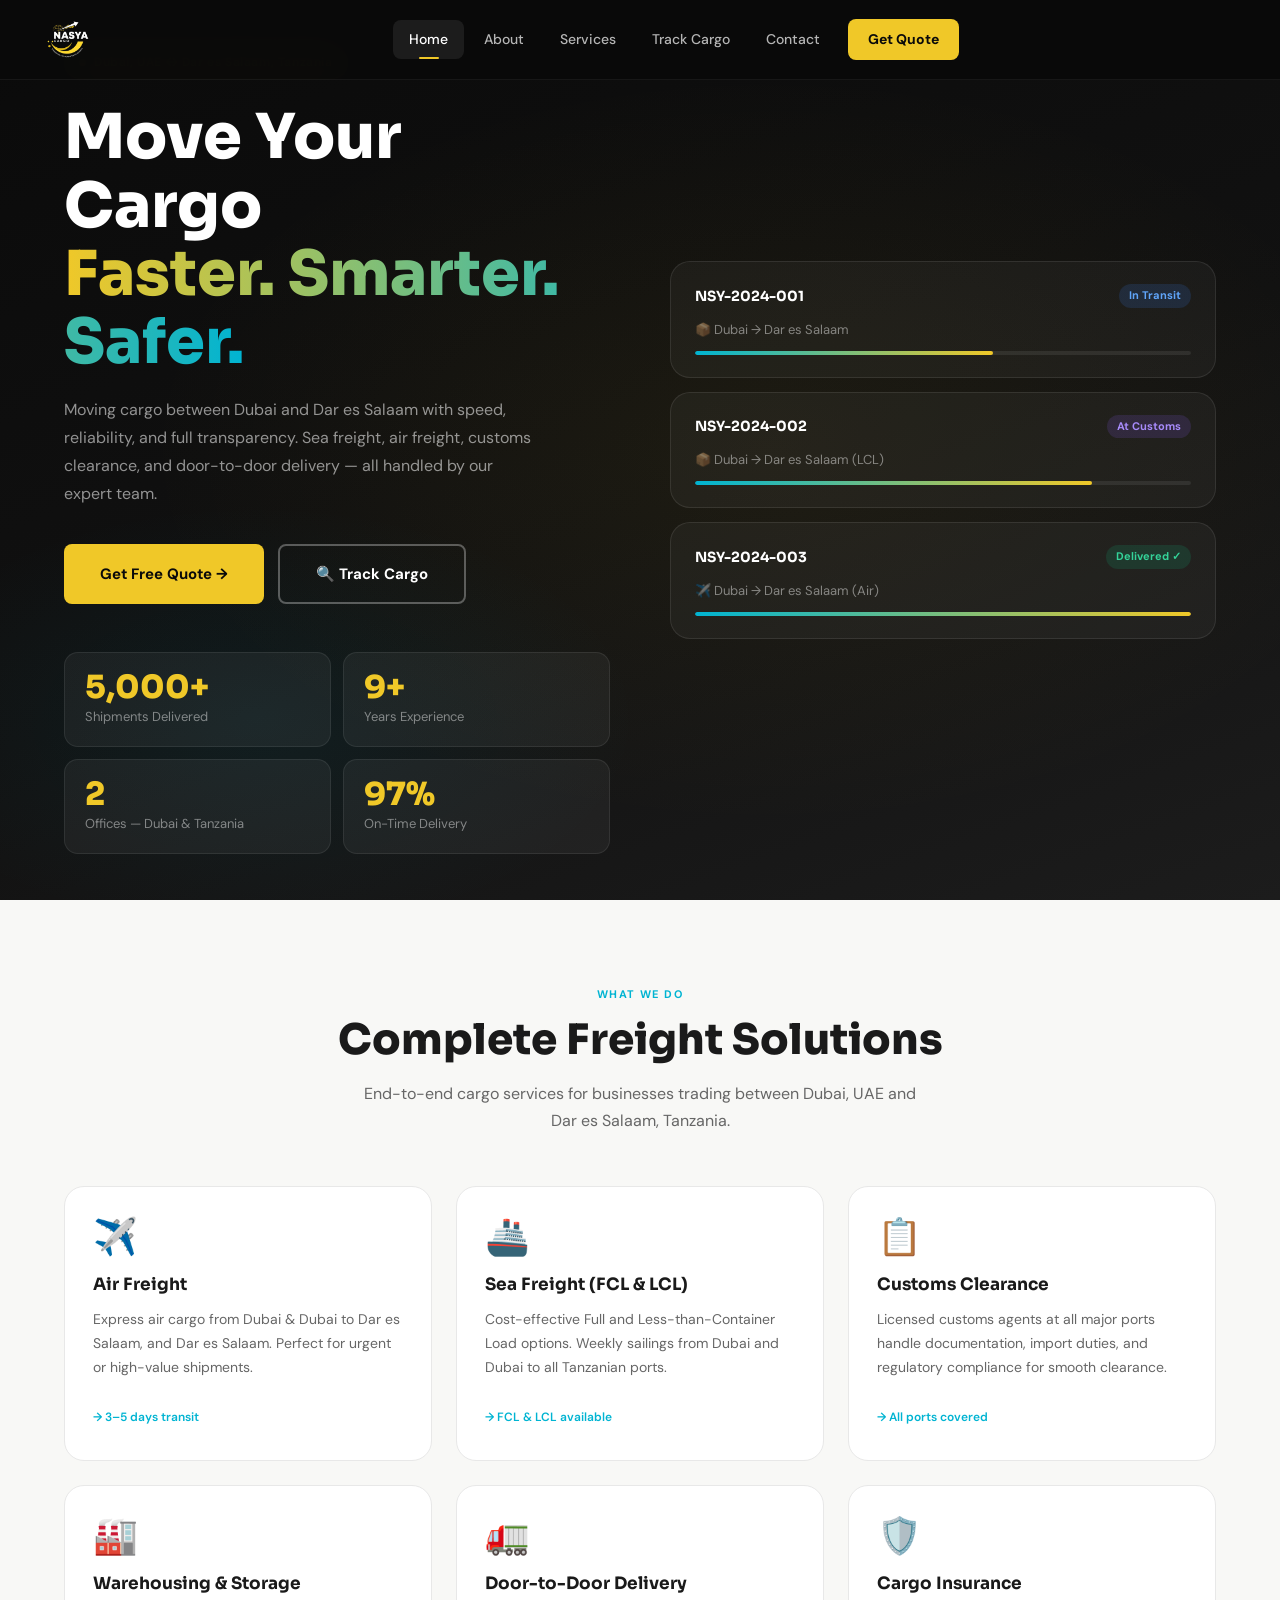
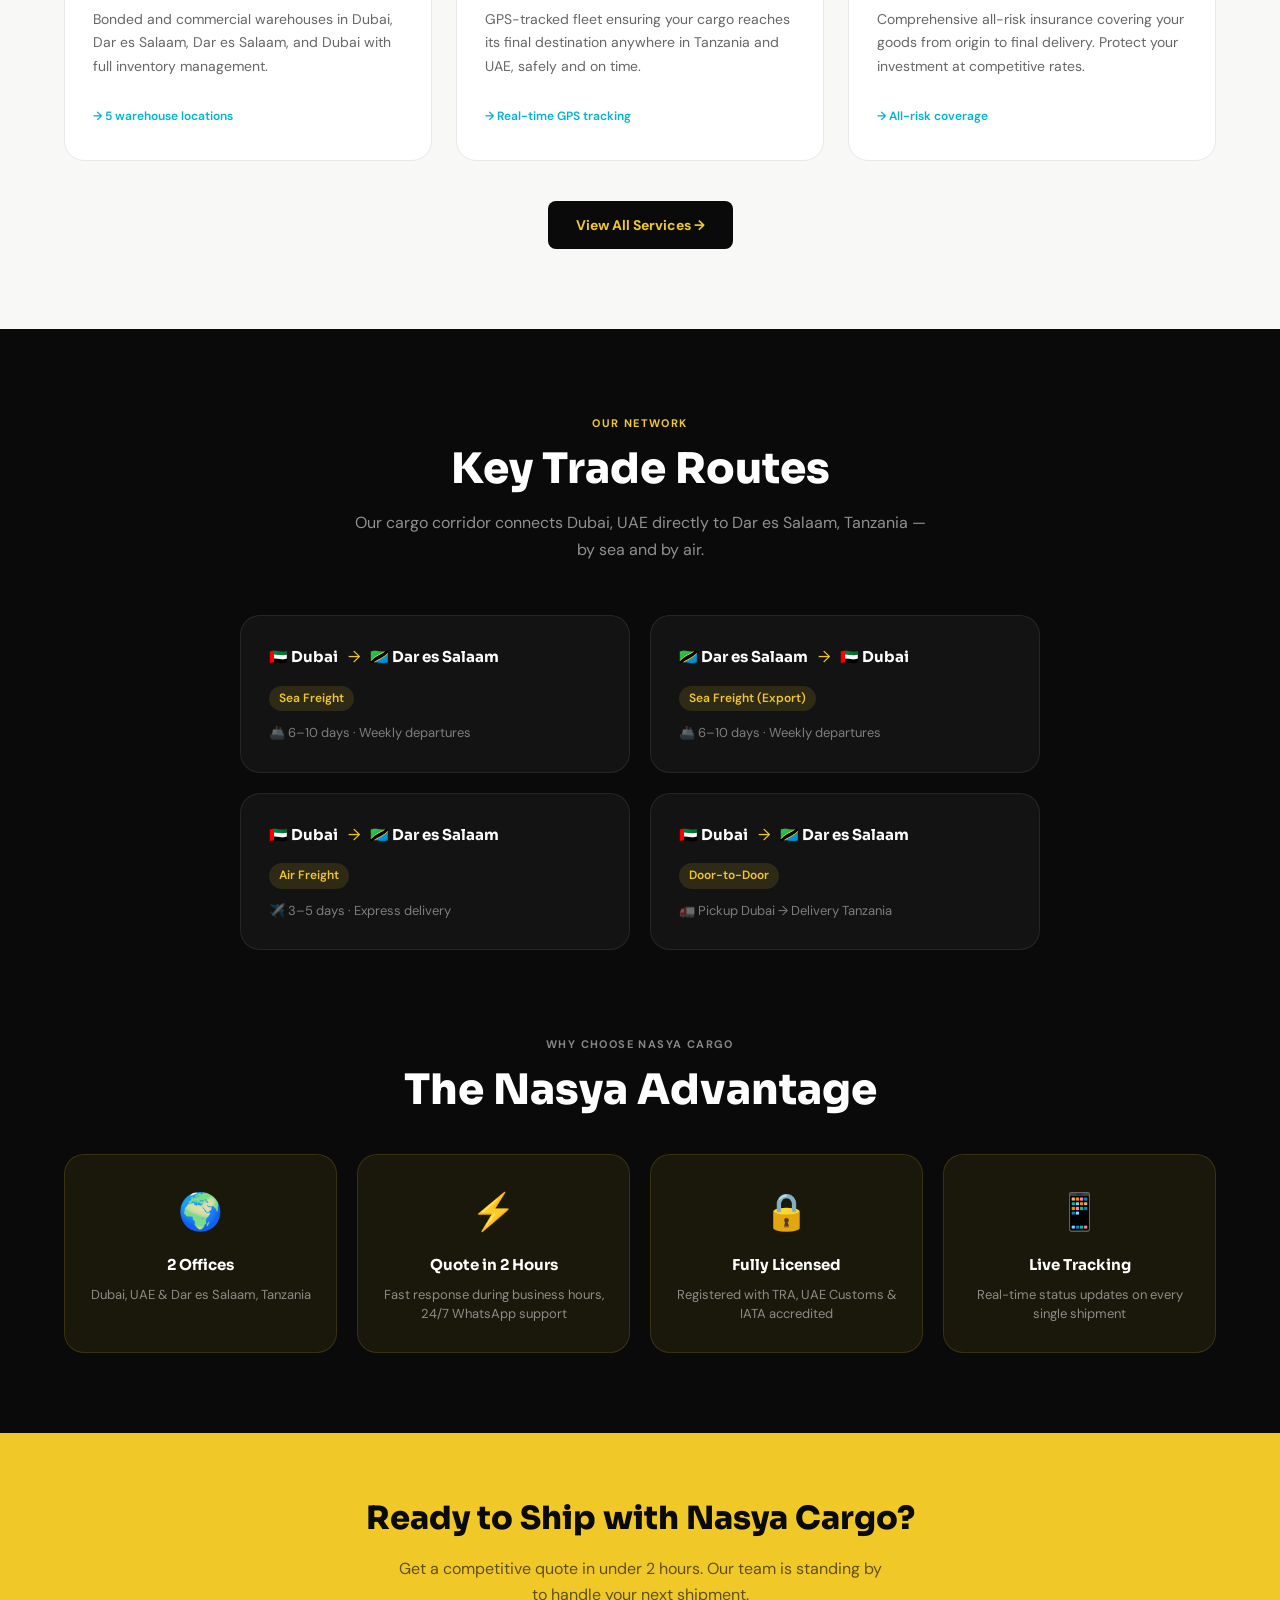
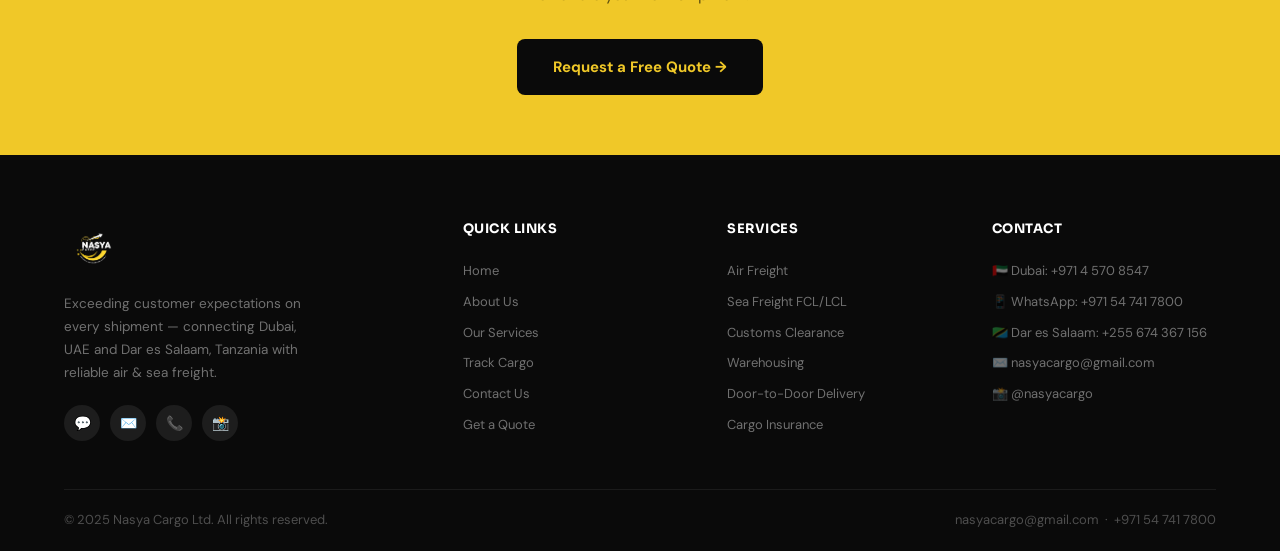
==== commit 39d9b42c: "Add files via upload" ====
--- a/index.html
+++ b/index.html
@@ -4,7 +4,7 @@
   <meta charset="UTF-8">
   <meta name="viewport" content="width=device-width, initial-scale=1.0">
   <title>Home | Nasya Cargo</title>
-  <meta name="description" content="Nasya Cargo — reliable air and sea freight across China, UAE and East Africa. Fast, transparent, and exceeding expectations.">
+  <meta name="description" content="Nasya Cargo — reliable air and sea freight across UAE, UAE and Tanzania. Fast, transparent, and exceeding expectations.">
   <link rel="stylesheet" href="css/style.css">
   <link rel="preconnect" href="https://fonts.googleapis.com">
   <link rel="preconnect" href="https://fonts.gstatic.com" crossorigin>
@@ -43,19 +43,19 @@
   <div class="container">
     <div class="hero-grid">
       <div class="hero-content">
-        <div class="hero-badge">China · UAE · East Africa Corridor</div>
+        <div class="hero-badge">Dubai, UAE ↔ Dar es Salaam, Tanzania</div>
         <h1 class="hero-title">
           Move Your Cargo<br>
           <span class="accent">Faster. Smarter. Safer.</span>
         </h1>
-        <p class="hero-sub">From factory floors in Guangzhou to doorsteps across East Africa — Nasya Cargo delivers reliable air and sea freight, customs clearance, and last-mile logistics. Exceeding customer expectations since 2015.</p>
+        <p class="hero-sub">Moving cargo between Dubai and Dar es Salaam with speed, reliability, and full transparency. Sea freight, air freight, customs clearance, and door-to-door delivery — all handled by our expert team.</p>
         <div class="hero-actions">
           <a href="quote.html" class="btn btn-primary btn-lg">Get Free Quote →</a>
           <a href="track.html" class="btn btn-outline btn-lg">🔍 Track Cargo</a>
         </div>
         <div class="hero-stats">
           <div class="hero-stat reveal">
-            <div class="hero-stat-val">8,000+</div>
+            <div class="hero-stat-val">5,000+</div>
             <div class="hero-stat-label">Shipments Delivered</div>
           </div>
           <div class="hero-stat reveal">
@@ -63,8 +63,8 @@
             <div class="hero-stat-label">Years Experience</div>
           </div>
           <div class="hero-stat reveal">
-            <div class="hero-stat-val">5</div>
-            <div class="hero-stat-label">Offices Worldwide</div>
+            <div class="hero-stat-val">2</div>
+            <div class="hero-stat-label">Offices — Dubai &amp; Tanzania</div>
           </div>
           <div class="hero-stat reveal">
             <div class="hero-stat-val">97%</div>
@@ -79,7 +79,7 @@
             <div class="hero-card-title">NSY-2024-001</div>
             <span class="hero-card-tag tag-transit">In Transit</span>
           </div>
-          <div class="hero-card-route">📦 Guangzhou → Dar es Salaam</div>
+          <div class="hero-card-route">📦 Dubai → Dar es Salaam</div>
           <div class="hero-card-bar-bg">
             <div class="hero-card-bar" data-width="60%" style="width:0%"></div>
           </div>
@@ -89,7 +89,7 @@
             <div class="hero-card-title">NSY-2024-002</div>
             <span class="hero-card-tag tag-customs">At Customs</span>
           </div>
-          <div class="hero-card-route">📦 Dubai → Zanzibar</div>
+          <div class="hero-card-route">📦 Dubai → Dar es Salaam (LCL)</div>
           <div class="hero-card-bar-bg">
             <div class="hero-card-bar" data-width="80%" style="width:0%"></div>
           </div>
@@ -99,7 +99,7 @@
             <div class="hero-card-title">NSY-2024-003</div>
             <span class="hero-card-tag tag-delivered">Delivered ✓</span>
           </div>
-          <div class="hero-card-route">✈️ Guangzhou → Nairobi</div>
+          <div class="hero-card-route">✈️ Dubai → Dar es Salaam (Air)</div>
           <div class="hero-card-bar-bg">
             <div class="hero-card-bar" data-width="100%" style="width:0%"></div>
           </div>
@@ -115,19 +115,19 @@
     <div style="text-align:center;margin-bottom:52px;">
       <div class="label">What We Do</div>
       <h2 class="section-title reveal" style="text-align:center;">Complete Freight Solutions</h2>
-      <p class="section-sub reveal" style="margin:0 auto;text-align:center;">End-to-end cargo services tailored for businesses trading between China, UAE, Tanzania, Kenya, and Zanzibar.</p>
+      <p class="section-sub reveal" style="margin:0 auto;text-align:center;">End-to-end cargo services for businesses trading between Dubai, UAE and Dar es Salaam, Tanzania.</p>
     </div>
     <div class="services-grid">
       <div class="service-card reveal">
         <div class="svc-icon">✈️</div>
         <div class="svc-title">Air Freight</div>
-        <div class="svc-desc">Express air cargo from Guangzhou &amp; Dubai to Dar es Salaam, Nairobi, and Zanzibar. Perfect for urgent or high-value shipments.</div>
+        <div class="svc-desc">Express air cargo from Dubai &amp; Dubai to Dar es Salaam, and Dar es Salaam. Perfect for urgent or high-value shipments.</div>
         <div class="svc-tag">→ 3–5 days transit</div>
       </div>
       <div class="service-card reveal">
         <div class="svc-icon">🚢</div>
         <div class="svc-title">Sea Freight (FCL &amp; LCL)</div>
-        <div class="svc-desc">Cost-effective Full and Less-than-Container Load options. Weekly sailings from Dubai and Guangzhou to all East African ports.</div>
+        <div class="svc-desc">Cost-effective Full and Less-than-Container Load options. Weekly sailings from Dubai and Dubai to all Tanzanian ports.</div>
         <div class="svc-tag">→ FCL &amp; LCL available</div>
       </div>
       <div class="service-card reveal">
@@ -139,13 +139,13 @@
       <div class="service-card reveal">
         <div class="svc-icon">🏭</div>
         <div class="svc-title">Warehousing &amp; Storage</div>
-        <div class="svc-desc">Bonded and commercial warehouses in Dubai, Dar es Salaam, Zanzibar, Nairobi, and Guangzhou with full inventory management.</div>
+        <div class="svc-desc">Bonded and commercial warehouses in Dubai, Dar es Salaam, Dar es Salaam, and Dubai with full inventory management.</div>
         <div class="svc-tag">→ 5 warehouse locations</div>
       </div>
       <div class="service-card reveal">
         <div class="svc-icon">🚛</div>
         <div class="svc-title">Door-to-Door Delivery</div>
-        <div class="svc-desc">GPS-tracked fleet ensuring your cargo reaches its final destination anywhere in East Africa and UAE, safely and on time.</div>
+        <div class="svc-desc">GPS-tracked fleet ensuring your cargo reaches its final destination anywhere in Tanzania and UAE, safely and on time.</div>
         <div class="svc-tag">→ Real-time GPS tracking</div>
       </div>
       <div class="service-card reveal">
@@ -167,38 +167,9 @@
     <div style="text-align:center;margin-bottom:52px;">
       <div class="label label--gold">Our Network</div>
       <h2 class="section-title section-title--white reveal" style="text-align:center;">Key Trade Routes</h2>
-      <p class="section-sub section-sub--white reveal" style="margin:0 auto;text-align:center;">Strategic cargo corridors linking Asia's manufacturing hubs to East Africa's fastest-growing markets.</p>
-    </div>
-    <div class="routes-grid">
-      <div class="route-card reveal">
-        <div class="route-cities">
-          <span class="route-city">🇨🇳 Guangzhou</span>
-          <span class="route-arrow">→</span>
-          <span class="route-city">🇦🇪 Dubai</span>
-          <span class="route-arrow">→</span>
-          <span class="route-city">🇹🇿 DSM</span>
-        </div>
-        <div class="route-mode">Sea Freight</div>
-        <div class="route-time">⏱ 20–25 days · Weekly departures</div>
-      </div>
-      <div class="route-card reveal">
-        <div class="route-cities">
-          <span class="route-city">🇨🇳 Guangzhou</span>
-          <span class="route-arrow">→</span>
-          <span class="route-city">🇹🇿 Zanzibar</span>
-        </div>
-        <div class="route-mode">Air + Sea</div>
-        <div class="route-time">✈️ 5–8 days air · 🚢 18–22 days sea</div>
-      </div>
-      <div class="route-card reveal">
-        <div class="route-cities">
-          <span class="route-city">🇦🇪 Dubai</span>
-          <span class="route-arrow">→</span>
-          <span class="route-city">🇰🇪 Nairobi</span>
-        </div>
-        <div class="route-mode">Air Freight</div>
-        <div class="route-time">✈️ 3–5 days · Daily flights</div>
-      </div>
+      <p class="section-sub section-sub--white reveal" style="margin:0 auto;text-align:center;">Our cargo corridor connects Dubai, UAE directly to Dar es Salaam, Tanzania — by sea and by air.</p>
+    </div>
+    <div class="routes-grid" style="grid-template-columns:repeat(2,1fr);max-width:800px;margin:0 auto;">
       <div class="route-card reveal">
         <div class="route-cities">
           <span class="route-city">🇦🇪 Dubai</span>
@@ -206,25 +177,34 @@
           <span class="route-city">🇹🇿 Dar es Salaam</span>
         </div>
         <div class="route-mode">Sea Freight</div>
-        <div class="route-time">🚢 6–10 days · Weekly</div>
+        <div class="route-time">🚢 6–10 days · Weekly departures</div>
       </div>
       <div class="route-card reveal">
         <div class="route-cities">
-          <span class="route-city">🇨🇳 Guangzhou</span>
+          <span class="route-city">🇹🇿 Dar es Salaam</span>
           <span class="route-arrow">→</span>
-          <span class="route-city">🇰🇪 Nairobi</span>
-        </div>
-        <div class="route-mode">Air + Sea</div>
-        <div class="route-time">✈️ 5–7 days · 🚢 22–28 days</div>
+          <span class="route-city">🇦🇪 Dubai</span>
+        </div>
+        <div class="route-mode">Sea Freight (Export)</div>
+        <div class="route-time">🚢 6–10 days · Weekly departures</div>
       </div>
       <div class="route-card reveal">
         <div class="route-cities">
           <span class="route-city">🇦🇪 Dubai</span>
           <span class="route-arrow">→</span>
-          <span class="route-city">🏝️ Zanzibar</span>
-        </div>
-        <div class="route-mode">Direct Sea</div>
-        <div class="route-time">🚢 6–8 days · Every Monday</div>
+          <span class="route-city">🇹🇿 Dar es Salaam</span>
+        </div>
+        <div class="route-mode">Air Freight</div>
+        <div class="route-time">✈️ 3–5 days · Express delivery</div>
+      </div>
+      <div class="route-card reveal">
+        <div class="route-cities">
+          <span class="route-city">🇦🇪 Dubai</span>
+          <span class="route-arrow">→</span>
+          <span class="route-city">🇹🇿 Dar es Salaam</span>
+        </div>
+        <div class="route-mode">Door-to-Door</div>
+        <div class="route-time">🚛 Pickup Dubai → Delivery Tanzania</div>
       </div>
     </div>
   </div>
@@ -240,8 +220,8 @@
     <div class="why-grid">
       <div class="why-card reveal">
         <div class="why-icon">🌍</div>
-        <div class="why-title">5 Offices</div>
-        <div class="why-desc">Dubai · DSM · Zanzibar · Nairobi · Guangzhou</div>
+        <div class="why-title">2 Offices</div>
+        <div class="why-desc">Dubai, UAE &amp; Dar es Salaam, Tanzania</div>
       </div>
       <div class="why-card reveal">
         <div class="why-icon">⚡</div>
@@ -251,7 +231,7 @@
       <div class="why-card reveal">
         <div class="why-icon">🔒</div>
         <div class="why-title">Fully Licensed</div>
-        <div class="why-desc">Registered with TRA, KRA, UAE Customs &amp; IATA accredited</div>
+        <div class="why-desc">Registered with TRA, UAE Customs &amp; IATA accredited</div>
       </div>
       <div class="why-card reveal">
         <div class="why-icon">📱</div>
@@ -279,11 +259,12 @@
         <div class="footer-logo">
           <img src="[data-uri]" alt="Nasya Cargo">
         </div>
-        <p class="footer-desc">Exceeding customer expectations on every shipment — connecting China, UAE, Tanzania, Kenya and Zanzibar with reliable air &amp; sea freight since 2015.</p>
+        <p class="footer-desc">Exceeding customer expectations on every shipment — connecting Dubai, UAE and Dar es Salaam, Tanzania with reliable air &amp; sea freight.</p>
         <div class="footer-socials">
           <a href="https://wa.me/971547417800" target="_blank" class="social-btn" title="WhatsApp">💬</a>
           <a href="mailto:nasyacargo@gmail.com" class="social-btn" title="Email">✉️</a>
           <a href="tel:+971547417800" class="social-btn" title="Call">📞</a>
+          <a href="https://instagram.com/nasyacargo" target="_blank" class="social-btn" title="Instagram">📸</a>
         </div>
       </div>
       <div>
@@ -306,12 +287,11 @@
       </div>
       <div>
         <div class="footer-col-title">Contact</div>
-        <span class="footer-link">🇦🇪 Dubai: +971 54 741 7800</span>
+        <span class="footer-link">🇦🇪 Dubai: +971 4 570 8547</span>
+        <span class="footer-link">📱 WhatsApp: +971 54 741 7800</span>
+        <span class="footer-link">🇹🇿 Dar es Salaam: +255 674 367 156</span>
         <span class="footer-link">✉️ nasyacargo@gmail.com</span>
-        <span class="footer-link">🇹🇿 Dar es Salaam</span>
-        <span class="footer-link">🏝️ Zanzibar</span>
-        <span class="footer-link">🇰🇪 Nairobi</span>
-        <span class="footer-link">🇨🇳 Guangzhou</span>
+        <span class="footer-link">📸 @nasyacargo</span>
       </div>
     </div>
     <div class="footer-bottom">
